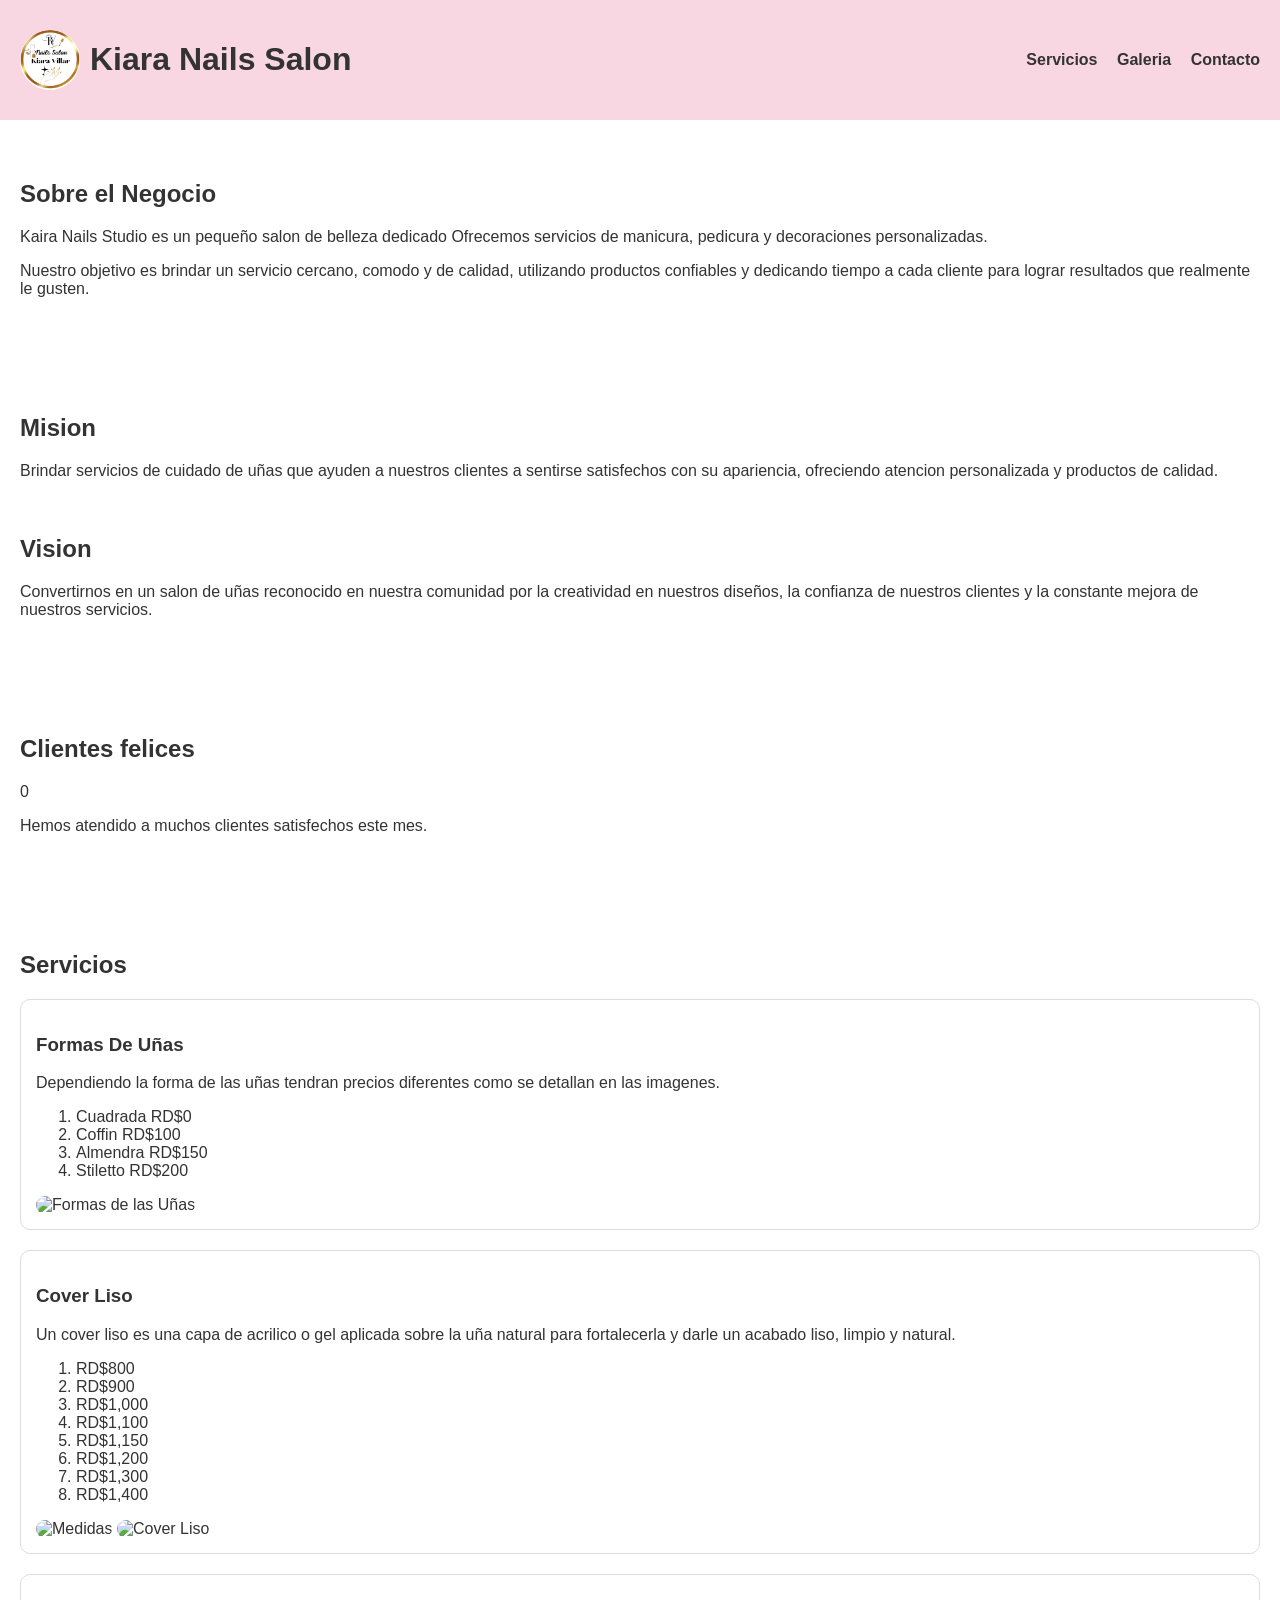
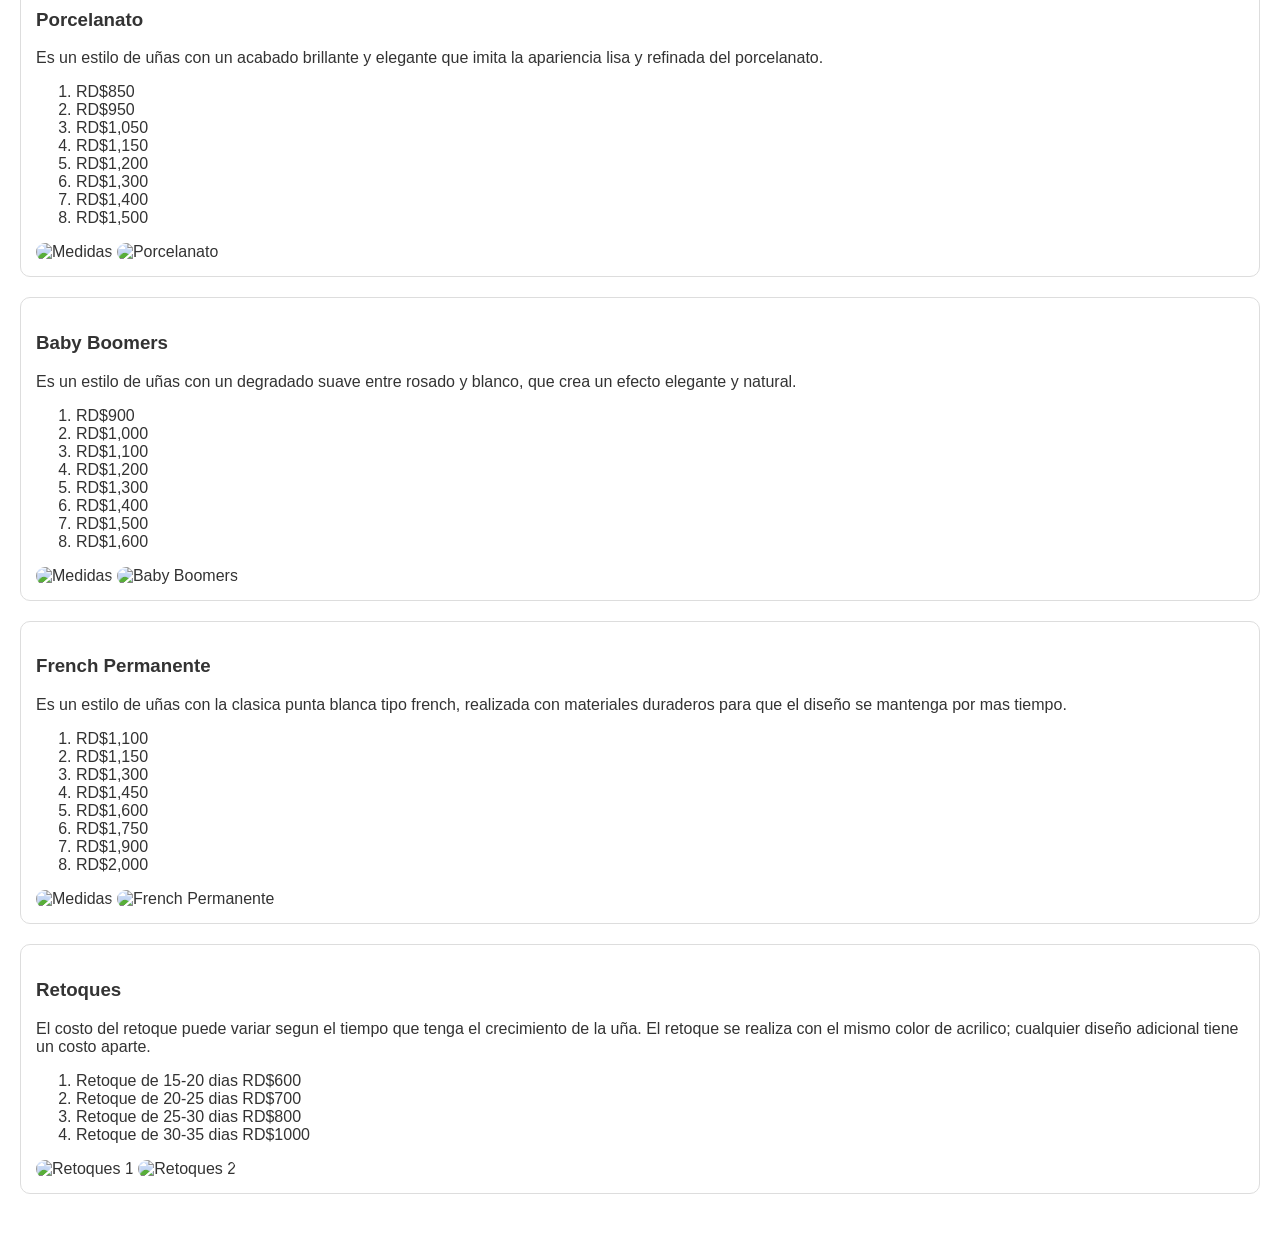
==== index.html @ 837bcbfa "first commit" ====
<!DOCTYPE html>
<html lang="es">
    <head>
        <meta charset="UTF-8">
        <meta name="viewport" content="width=device-width, initial-scale=1.0">
        <title>Kiara Nails Studio</title>

        <meta name="description" content="Salon de uñas especializado en manicura, pedicura y disenos personalizados.">
        
        <link rel="stylesheet" href="estilos.css">
    </head>

    <body>
        <a class="skip_link" href="#contenido">Saltar al contenido</a>
        
        <header>
            <div class="contenedor_logo">
                <img src="images/Kiara Nails Salon Logo.png" alt="Logo del negocio Kiara Nails Studio">
                <h1>Kiara Nails Salon</h1>
            </div>

            <nav>
                <a href="#servicios">Servicios</a>
                <a href="#galeria">Galeria</a>
                <a href="#contacto">Contacto</a>
            </nav>
        </header>

        <main id="contenido">
            <section class="descripcion">
                <h2>Sobre el Negocio</h2>
                <p>Kaira Nails Studio es un pequeño salon de belleza dedicado
                    Ofrecemos servicios de manicura, pedicura y decoraciones personalizadas. </p>

                <p> Nuestro objetivo es brindar un servicio cercano, comodo y de calidad, utilizando
                    productos confiables y dedicando tiempo a cada cliente para lograr resultados
                    que realmente le gusten. </p>
            </section>

            <section class="misionvision">
                <div>
                    <h2>Mision</h2>
                    <p>Brindar servicios de cuidado de uñas que ayuden a nuestros clientes a sentirse
                    satisfechos con su apariencia, ofreciendo atencion personalizada y
                    productos de calidad.</p>

                </div>

                <div>

                    <h2>Vision</h2>

                    <p>Convertirnos en un salon de uñas reconocido en nuestra comunidad por la
                    creatividad en nuestros diseños, la confianza de nuestros clientes y la
                    constante mejora de nuestros servicios.
                    </p>

                </div>
            </section>

            <section class="contador">

                <h2>Clientes felices</h2>
                <p id="contador">0</p>
                <p>Hemos atendido a muchos clientes satisfechos este mes.</p>

            </section>
            
            <section id="servicios">
                <h2>Servicios</h2>
                <div class="catalogo"> 
                    <div class="servicio">
                        <h3>Formas De Uñas</h3>
                        <p>Dependiendo la forma de las uñas tendran precios diferentes como se detallan en las imagenes.</p>
                        <ol>
                            <li>Cuadrada RD$0</li>
                            <li>Coffin RD$100</li>
                            <li>Almendra RD$150</li>
                            <li>Stiletto RD$200</li>
                        </ol>
                        <img src="https://1drv.ms/i/c/13b979beda9c5651/IQQuoQa3qTdTQawEn6xC3vkFAXLzJk12d22MLzsWtuydq1k?width=641&height=647" alt="Formas de las Uñas">
                    </div>

                    <div class="servicio">
                        <h3>Cover Liso</h3>
                        <p>Un cover liso es una capa de acrilico o gel aplicada sobre la uña natural para fortalecerla y darle un acabado liso, limpio y natural.</p>
                        <ol>
                            <li>RD$800</li>
                            <li>RD$900</li>
                            <li>RD$1,000</li>
                            <li>RD$1,100</li>
                            <li>RD$1,150</li>
                            <li>RD$1,200</li>
                            <li>RD$1,300</li>
                            <li>RD$1,400</li>
                        </ol>
                        <img src="https://1drv.ms/i/c/13b979beda9c5651/IQS5VBQ71lK9RpB0loIawvz5AUfG_ta7aPZsEePNq_ITCww?width=246&height=241" alt="Medidas">
                        <img src="https://1drv.ms/i/c/13b979beda9c5651/IQTWiAS0FMX6QLUaUyDf_ZENAU2F1pQgKdeEYaW4eHEGOyI?width=542&height=573" alt="Cover Liso">
                    </div>

                    <div class="servicio">
                       <h3>Porcelanato</h3>
                        <p>Es un estilo de uñas con un acabado brillante y elegante que imita la apariencia lisa y refinada del porcelanato.</p>
                        <ol>
                            <li>RD$850</li>
                            <li>RD$950</li>
                            <li>RD$1,050</li>
                            <li>RD$1,150</li>
                            <li>RD$1,200</li>
                            <li>RD$1,300</li>
                            <li>RD$1,400</li>
                            <li>RD$1,500</li>
                        </ol>
                        <img src="https://1drv.ms/i/c/13b979beda9c5651/IQS5VBQ71lK9RpB0loIawvz5AUfG_ta7aPZsEePNq_ITCww?width=246&height=241" alt="Medidas">
                        <img src="https://1drv.ms/i/c/13b979beda9c5651/IQTLe2PQCXogR6WUJpv35n-JAdf8h43h_scwbNj2kR6sawg?width=407&height=416" alt="Porcelanato">                    
                    </div>

                    <div class="servicio">
                       <h3>Baby Boomers</h3>
                        <p>Es un estilo de uñas con un degradado suave entre rosado y blanco, que crea un efecto elegante y natural.</p>
                        <ol>
                            <li>RD$900</li>
                            <li>RD$1,000</li>
                            <li>RD$1,100</li>
                            <li>RD$1,200</li>
                            <li>RD$1,300</li>
                            <li>RD$1,400</li>
                            <li>RD$1,500</li>
                            <li>RD$1,600</li>
                        </ol>
                        <img src="https://1drv.ms/i/c/13b979beda9c5651/IQS5VBQ71lK9RpB0loIawvz5AUfG_ta7aPZsEePNq_ITCww?width=246&height=241" alt="Medidas">
                        <img src="https://1drv.ms/i/c/13b979beda9c5651/IQTkKwu1fZCXSZH6YKkYiSGRATrZYB380gDULWqXIFcrvp8?width=414&height=476" alt="Baby Boomers">                    
                    </div>

                    <div class="servicio">
                       <h3>French Permanente</h3>
                        <p>Es un estilo de uñas con la clasica punta blanca tipo french, realizada con materiales duraderos para que el diseño se mantenga por mas tiempo.</p>
                        <ol>
                            <li>RD$1,100</li>
                            <li>RD$1,150</li>
                            <li>RD$1,300</li>
                            <li>RD$1,450</li>
                            <li>RD$1,600</li>
                            <li>RD$1,750</li>
                            <li>RD$1,900</li>
                            <li>RD$2,000</li>
                        </ol>
                        <img src="https://1drv.ms/i/c/13b979beda9c5651/IQS5VBQ71lK9RpB0loIawvz5AUfG_ta7aPZsEePNq_ITCww?width=246&height=241" alt="Medidas">
                        <img src="https://1drv.ms/i/c/13b979beda9c5651/IQSGMFgFcwF9Q6UNNBiHhDPXAczbXwLctSlqAUDpIgqvBQs?width=415&height=493" alt="French Permanente">                    
                    </div>

                    <div class="servicio">
                       <h3>Retoques</h3>
                        <p>El costo del retoque puede variar segun el tiempo que tenga el crecimiento de la uña. El retoque se realiza con el mismo color de acrilico; cualquier diseño adicional tiene un costo aparte.</p>
                        <ol>
                            <li>Retoque de 15-20 dias RD$600</li>
                            <li>Retoque de 20-25 dias RD$700</li>
                            <li>Retoque de 25-30 dias RD$800</li>
                            <li>Retoque de 30-35 dias RD$1000</li>
                        </ol>
                        <img src="https://1drv.ms/i/c/13b979beda9c5651/IQSiZV59EkJiQLu02Stp8DsdAey2Tv4kP8Or1eZEYGb0JE4?width=335&height=364" alt="Retoques 1">
                        <img src="https://1drv.ms/i/c/13b979beda9c5651/IQTA5UXnfWMVQZFusfKoDQJ8AbIWBuQnA9dk17owLOchzws?width=309&height=245" alt="Retoques 2">                    
                    </div>

                </div>
            </section>
            


        </main>


    </body>    
</html>
---- estilos.css ----
:root{

--color-principal:#e75480;
--color-secundario:#f8d7e3;
--texto:#333;
--radio:10px;

}

body {
    font-family: Arial, sans-serif;
    margin: 0;
    color: var(--texto);
    background: #fff;
}

header {
    display: flex;
    justify-content: space-between;
    align-items: center;
    padding: 20px;
    background: var(--color-secundario);
}

.contenedor_logo {
    display: flex;
    align-items: center;
    gap: 10px;
}

.contenedor_logo img {
    width: 60px;
    height: 60px;
    object-fit: cover;
    border-radius:30px;
}

nav a {
    margin-left: 15px;
    text-decoration: none;
    color: var(--texto);
    font-weight: bold;
}

nav a:hover {
    color: var(--color-principal);
}

.skip_link {
    position: absolute;
    left: -999px;
}

.skip_link:focus {
    left: 10px;
    top: 10px;
    background: white;
    padding: 10px;
}

section {
    padding: 40px 20px;
}

.misionvision {
    display: flex;
    gap: 20px;
    flex-wrap: wrap;
}

.catalogo {
    display: flex;
    flex-wrap: wrap;
    gap: 20px;
}

.servicio {
    flex: 1 1 100%;
    border: 1px solid #ddd;
    padding: 15px;
    border-radius: var(--radio);
}

.servicio img {
    width: 400px;
    height: 400px;
    object-fit: cover;
    border-radius: var(--radio);
    box-shadow: 0 2px 6px rgba(0,0,0,0,1);
    
}
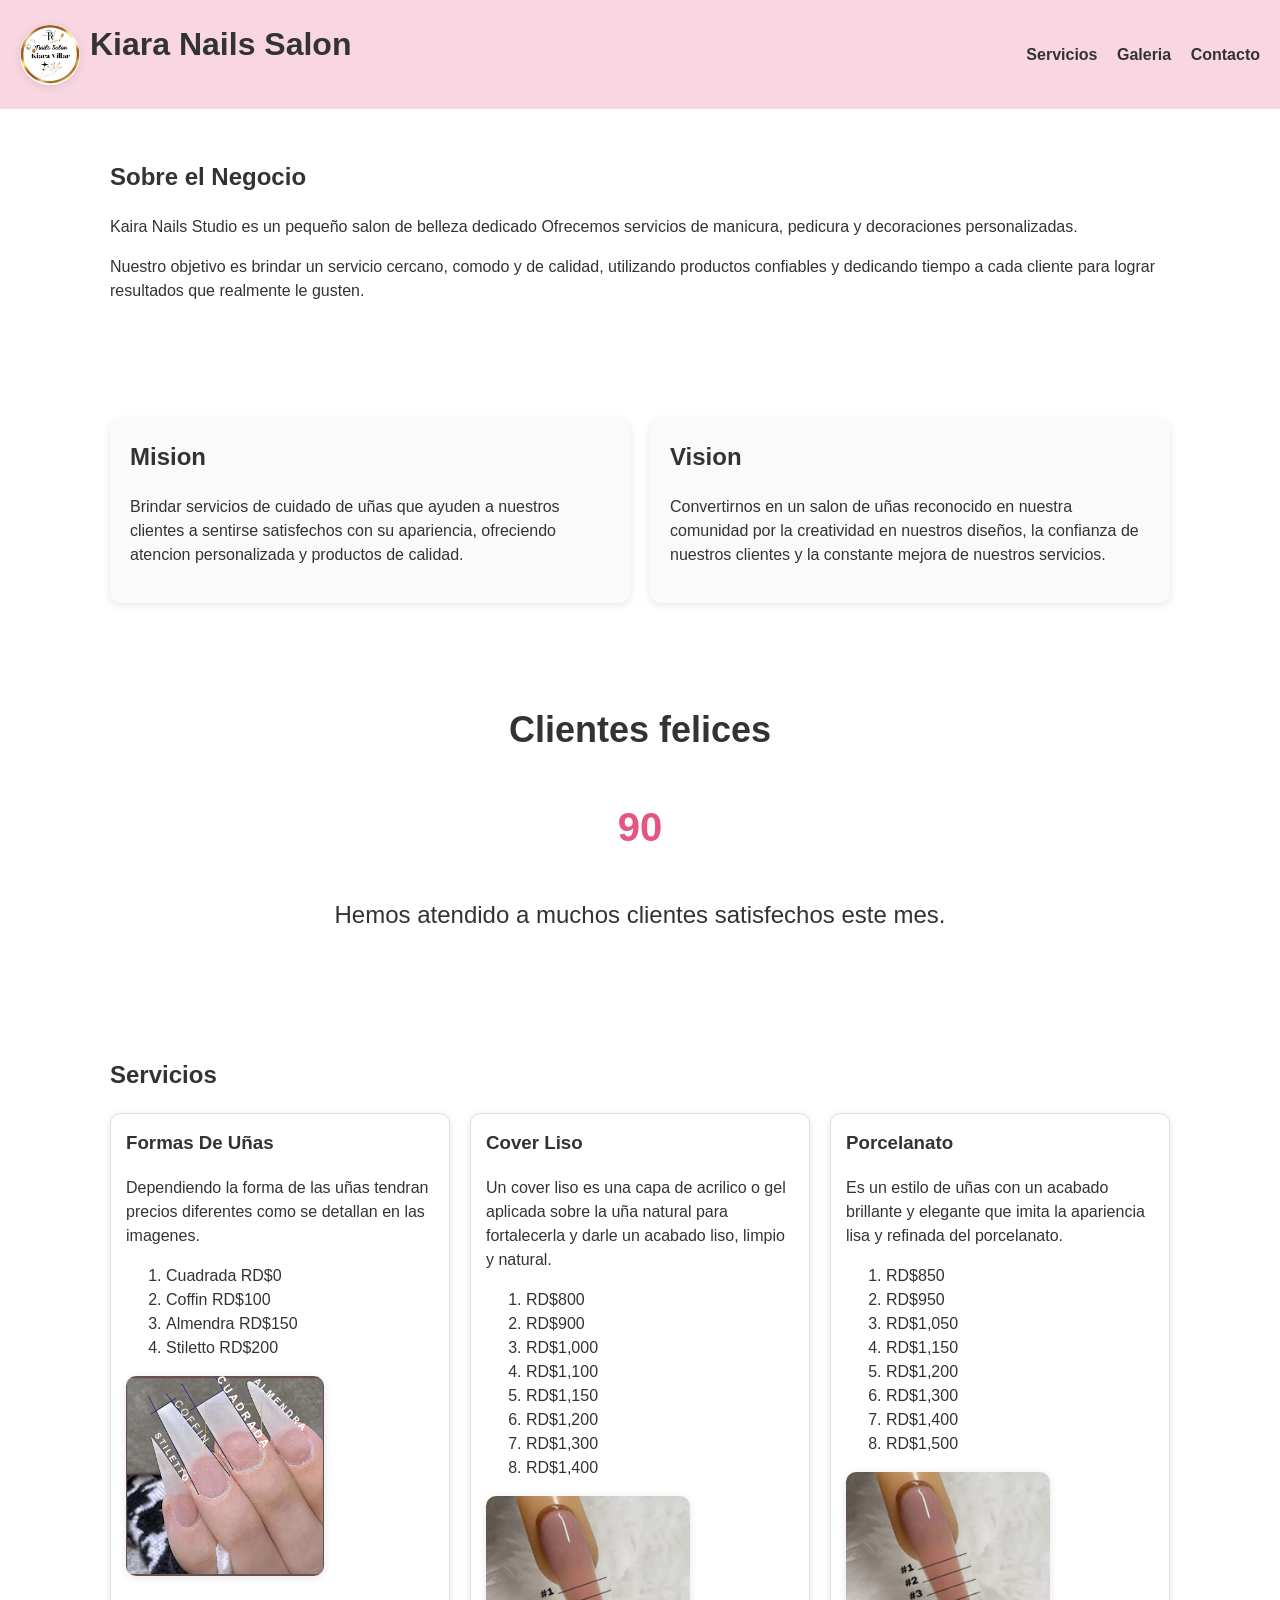
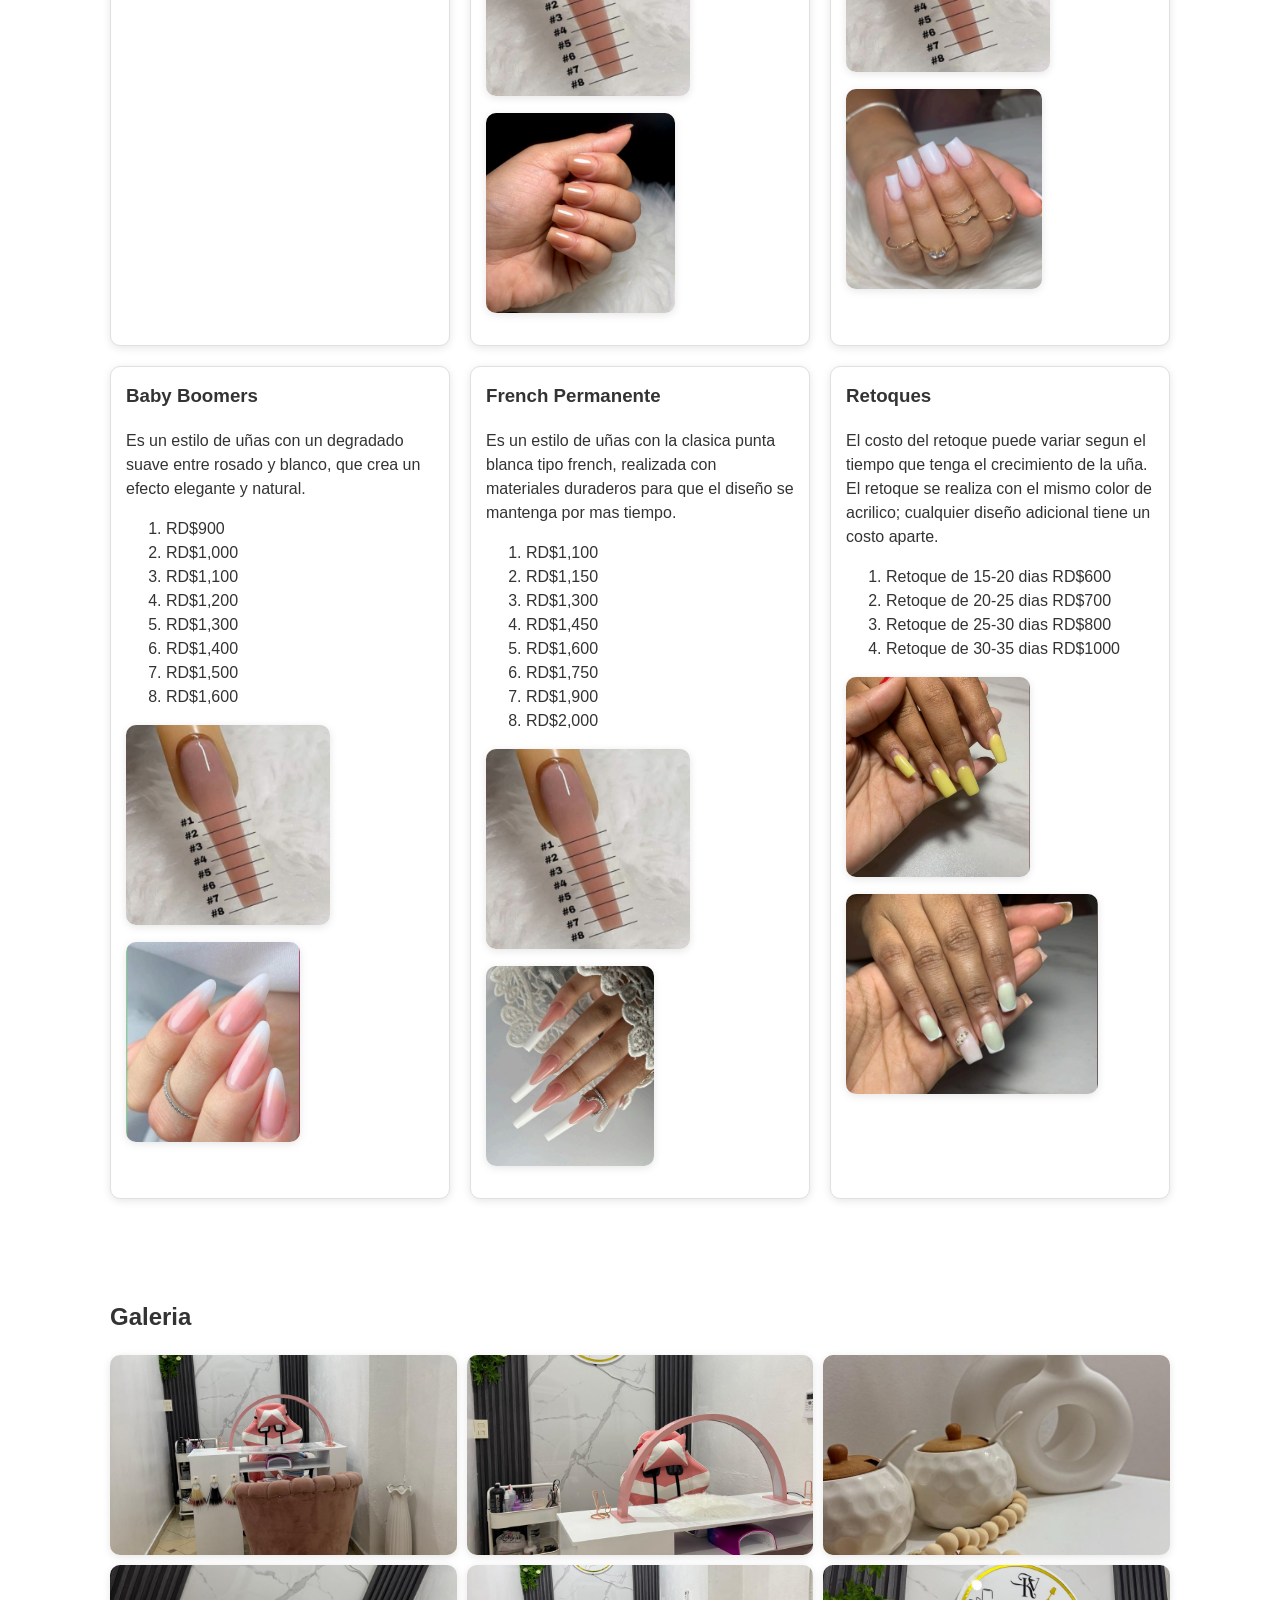
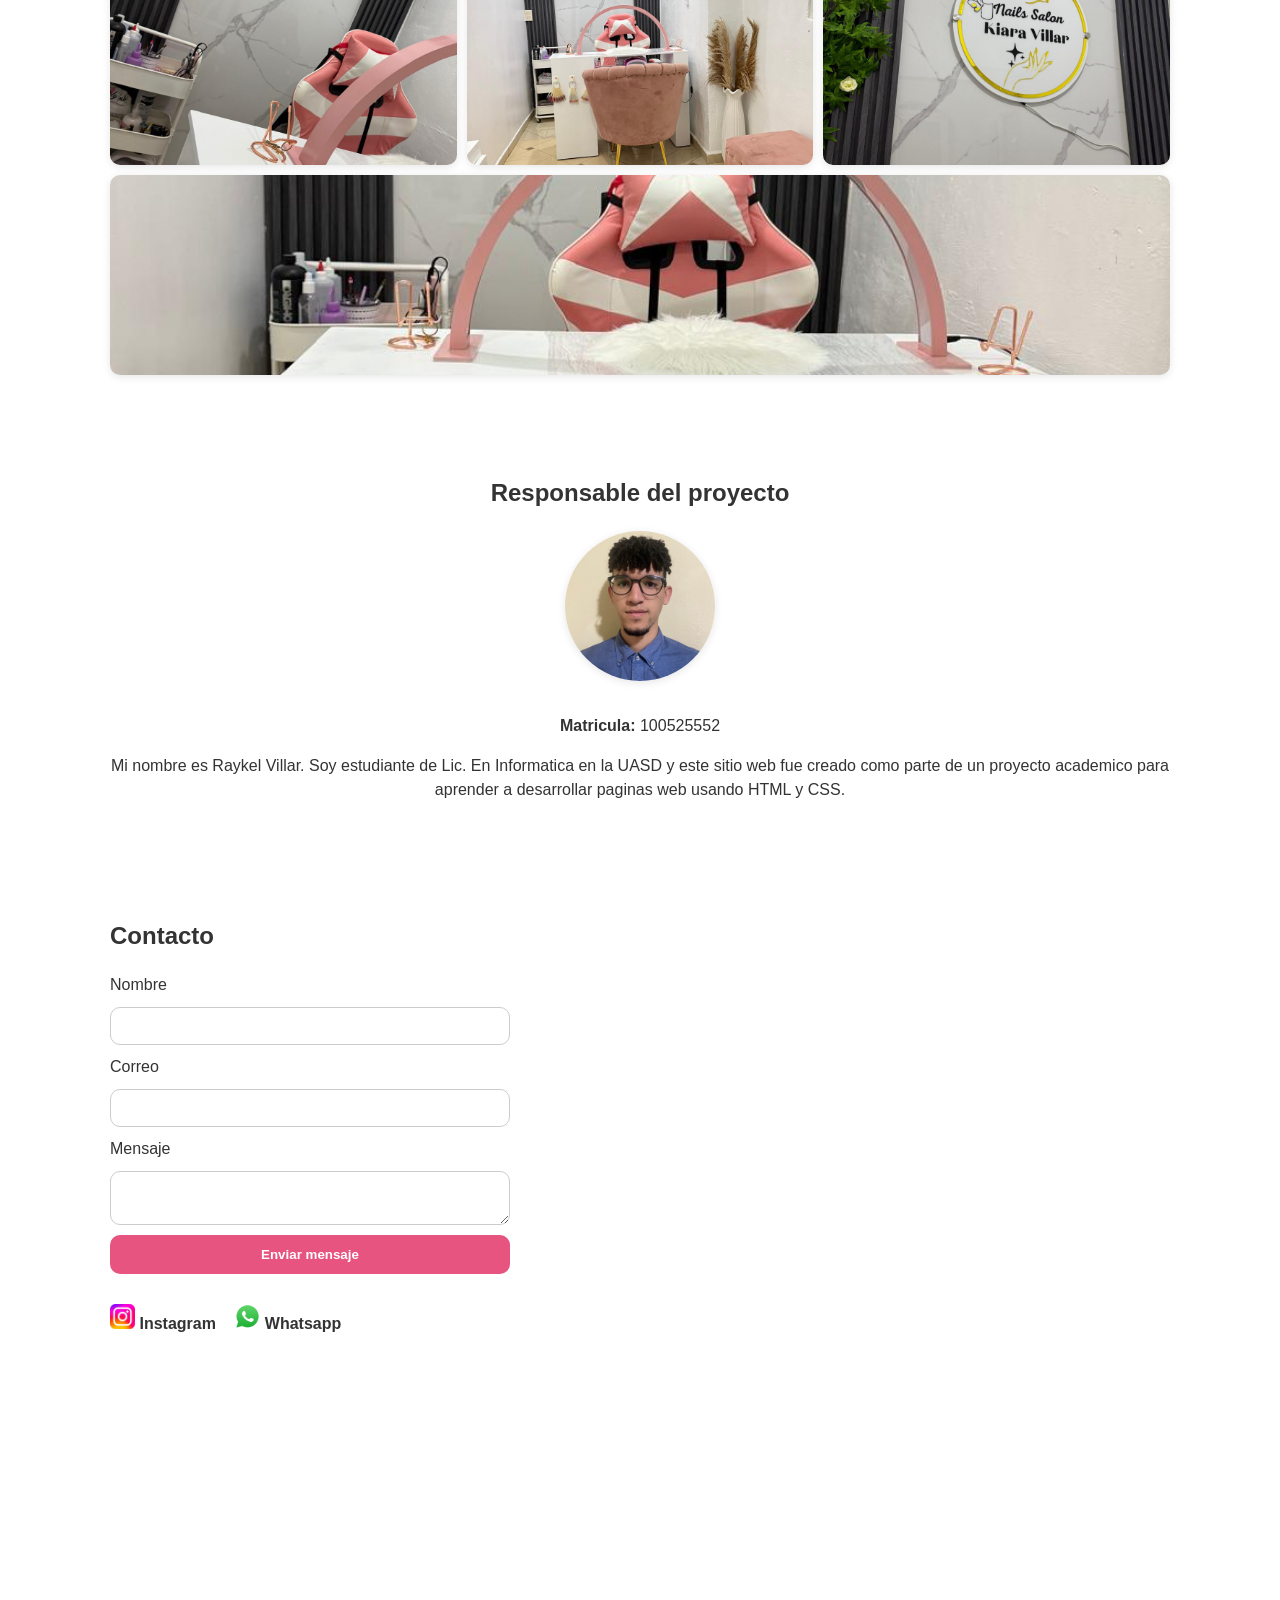
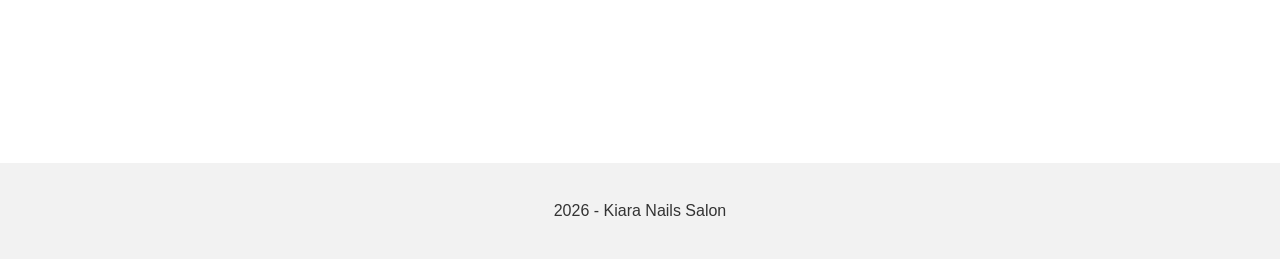
==== commit da50a8f2: "full commit" ====
--- a/index.html
+++ b/index.html
@@ -78,7 +78,7 @@
                             <li>Almendra RD$150</li>
                             <li>Stiletto RD$200</li>
                         </ol>
-                        <img src="https://1drv.ms/i/c/13b979beda9c5651/IQQuoQa3qTdTQawEn6xC3vkFAXLzJk12d22MLzsWtuydq1k?width=641&height=647" alt="Formas de las Uñas">
+                        <img src="images/Formas Unas.png" alt="Formas de las Uñas">
                     </div>
 
                     <div class="servicio">
@@ -94,8 +94,8 @@
                             <li>RD$1,300</li>
                             <li>RD$1,400</li>
                         </ol>
-                        <img src="https://1drv.ms/i/c/13b979beda9c5651/IQS5VBQ71lK9RpB0loIawvz5AUfG_ta7aPZsEePNq_ITCww?width=246&height=241" alt="Medidas">
-                        <img src="https://1drv.ms/i/c/13b979beda9c5651/IQTWiAS0FMX6QLUaUyDf_ZENAU2F1pQgKdeEYaW4eHEGOyI?width=542&height=573" alt="Cover Liso">
+                        <img src="images//Medidas.png" alt="Medidas">
+                        <img src="images/Cover Liso 1.png" alt="Cover Liso">
                     </div>
 
                     <div class="servicio">
@@ -111,8 +111,8 @@
                             <li>RD$1,400</li>
                             <li>RD$1,500</li>
                         </ol>
-                        <img src="https://1drv.ms/i/c/13b979beda9c5651/IQS5VBQ71lK9RpB0loIawvz5AUfG_ta7aPZsEePNq_ITCww?width=246&height=241" alt="Medidas">
-                        <img src="https://1drv.ms/i/c/13b979beda9c5651/IQTLe2PQCXogR6WUJpv35n-JAdf8h43h_scwbNj2kR6sawg?width=407&height=416" alt="Porcelanato">                    
+                        <img src="images/Medidas.png" alt="Medidas">
+                        <img src="images/Porcelanato 1.png" alt="Porcelanato">                    
                     </div>
 
                     <div class="servicio">
@@ -128,8 +128,8 @@
                             <li>RD$1,500</li>
                             <li>RD$1,600</li>
                         </ol>
-                        <img src="https://1drv.ms/i/c/13b979beda9c5651/IQS5VBQ71lK9RpB0loIawvz5AUfG_ta7aPZsEePNq_ITCww?width=246&height=241" alt="Medidas">
-                        <img src="https://1drv.ms/i/c/13b979beda9c5651/IQTkKwu1fZCXSZH6YKkYiSGRATrZYB380gDULWqXIFcrvp8?width=414&height=476" alt="Baby Boomers">                    
+                        <img src="images/Medidas.png" alt="Medidas">
+                        <img src="images/Baby Boomers 1.png" alt="Baby Boomers">                    
                     </div>
 
                     <div class="servicio">
@@ -145,8 +145,8 @@
                             <li>RD$1,900</li>
                             <li>RD$2,000</li>
                         </ol>
-                        <img src="https://1drv.ms/i/c/13b979beda9c5651/IQS5VBQ71lK9RpB0loIawvz5AUfG_ta7aPZsEePNq_ITCww?width=246&height=241" alt="Medidas">
-                        <img src="https://1drv.ms/i/c/13b979beda9c5651/IQSGMFgFcwF9Q6UNNBiHhDPXAczbXwLctSlqAUDpIgqvBQs?width=415&height=493" alt="French Permanente">                    
+                        <img src="images/Medidas.png" alt="Medidas">
+                        <img src="images/French Permanente 1.png" alt="French Permanente">                    
                     </div>
 
                     <div class="servicio">
@@ -158,17 +158,92 @@
                             <li>Retoque de 25-30 dias RD$800</li>
                             <li>Retoque de 30-35 dias RD$1000</li>
                         </ol>
-                        <img src="https://1drv.ms/i/c/13b979beda9c5651/IQSiZV59EkJiQLu02Stp8DsdAey2Tv4kP8Or1eZEYGb0JE4?width=335&height=364" alt="Retoques 1">
-                        <img src="https://1drv.ms/i/c/13b979beda9c5651/IQTA5UXnfWMVQZFusfKoDQJ8AbIWBuQnA9dk17owLOchzws?width=309&height=245" alt="Retoques 2">                    
+                        <img src="images/Retoques 1.png" alt="Retoques 1">
+                        <img src="images/Retoques 2.png" alt="Retoques 2">                    
+                        
                     </div>
 
                 </div>
             </section>
             
-
-
+            <section id="galeria">
+                <h2>Galeria</h2>
+
+                <div class="galeria">
+                    <img src="images/Negocio 1.jpeg" alt="Negocio 1">
+                    <img src="images/Negocio 2.jpeg" alt="Negocio 2">
+                    <img src="images/Negocio 3.jpeg" alt="Negocio 3">
+                    <img src="images/Negocio 4.jpeg" alt="Negocio 4">
+                    <img src="images/Negocio 5.jpeg" alt="Negocio 5">
+                    <img src="images/Negocio 6.jpeg" alt="Negocio 6">
+                    <img src="images/Negocio 7.jpeg" alt="Negocio 7">
+                </div>
+            </section>
+
+            <section class="sobre_mi">
+                <h2>Responsable del proyecto</h2>
+                <img src="images/Raykel Villar.png" alt="Foto del estudiante que creo el sitio">
+                <p><strong>Matricula:</strong> 100525552</p>
+                <p> Mi nombre es Raykel Villar. Soy estudiante de Lic. En Informatica en la  UASD y este sitio web fue creado como
+                parte de un proyecto academico para aprender a desarrollar paginas web usando
+                HTML y CSS.
+                    
+                </p>
+
+            </section>
+
+            <section id="contacto">
+                <h2>Contacto</h2>
+
+                <form>
+                    <label for="nombre">Nombre</label>
+                    <input type="text" id="nombre" name="nombre">
+
+                    <label for="correo">Correo</label>
+                    <input type="email" id="correo" name="correo">
+
+                    <label for="mensaje">Mensaje</label>
+                    <textarea id="mensaje" name="mensaje"></textarea>
+
+                    <button type="submit">Enviar mensaje</button>
+                </form>
+                
+                <div class="redes">
+                    <a href="https://www.instagram.com/nails_salon_011?utm_source=ig_web_button_share_sheet&igsh=ZDNlZDc0MzIxNw=="> 
+                        <img src="images/Instagram.jpg" width="25"> Instagram</a>
+
+                    <a href="https://wa.link/deyz9y">
+                        <img src="images/whatsapp.png" width="25"> Whatsapp
+                    </a>
+
+                </div>
+                
+                <div class="map"> 
+                    <iframe src="https://www.google.com/maps/embed?pb=!1m18!1m12!1m3!1d1820.833064699644!2d-70.49511009261442!3d18.59136543493846!2m3!1f0!2f0!3f0!3m2!1i1024!2i768!4f13.1!3m3!1m2!1s0x8eb0014f2e19d6cb%3A0xd709f39f5aa98ca8!2sSal%C3%B3n%20de%20Belleza%20Kaira!5e1!3m2!1sen!2sdo!4v1772927460018!5m2!1sen!2sdo" allowfullscreen="" loading="lazy" referrerpolicy="no-referrer-when-downgrade"></iframe>
+                </div>
+
+            </section>
+            
         </main>
 
-
+        <footer>
+            <p>2026 - Kiara Nails Salon</p>
+        </footer>
+
+        <script>
+            let numero = 0;
+            let objetivo = 107;
+
+            let intervalo = setInterval(() => {
+
+            numero++;
+            document.getElementById("contador").textContent = numero;
+
+            if(numero >= objetivo){
+            clearInterval(intervalo);
+            }
+
+            }, 30);
+        </script>
     </body>    
 </html>
--- a/estilos.css
+++ b/estilos.css
@@ -1,91 +1,268 @@
 :root{
 
---color-principal:#e75480;
---color-secundario:#f8d7e3;
+--color_principal:#e75480;
+--color_secundario:#f8d7e3;
+--color_fondo:#ffffff;
+--color_borde:#e0e0e0;
+
 --texto:#333;
+
 --radio:10px;
-
-}
-
-body {
-    font-family: Arial, sans-serif;
-    margin: 0;
-    color: var(--texto);
-    background: #fff;
-}
-
-header {
-    display: flex;
-    justify-content: space-between;
-    align-items: center;
-    padding: 20px;
-    background: var(--color-secundario);
-}
-
-.contenedor_logo {
-    display: flex;
-    align-items: center;
-    gap: 10px;
-}
-
-.contenedor_logo img {
-    width: 60px;
-    height: 60px;
-    object-fit: cover;
-    border-radius:30px;
-}
-
-nav a {
-    margin-left: 15px;
-    text-decoration: none;
-    color: var(--texto);
-    font-weight: bold;
-}
-
-nav a:hover {
-    color: var(--color-principal);
-}
-
-.skip_link {
-    position: absolute;
-    left: -999px;
-}
-
-.skip_link:focus {
-    left: 10px;
-    top: 10px;
-    background: white;
-    padding: 10px;
-}
-
-section {
-    padding: 40px 20px;
-}
-
-.misionvision {
-    display: flex;
-    gap: 20px;
-    flex-wrap: wrap;
-}
-
-.catalogo {
-    display: flex;
-    flex-wrap: wrap;
-    gap: 20px;
-}
-
-.servicio {
-    flex: 1 1 100%;
-    border: 1px solid #ddd;
-    padding: 15px;
-    border-radius: var(--radio);
-}
-
-.servicio img {
-    width: 400px;
-    height: 400px;
-    object-fit: cover;
-    border-radius: var(--radio);
-    box-shadow: 0 2px 6px rgba(0,0,0,0,1);
-    
+--sombra:0 2px 8px rgba(0,0,0,0.1);
+
+}
+
+*{
+box-sizing:border-box;
+}
+
+body{
+font-family:Arial, sans-serif;
+margin:0;
+color:var(--texto);
+background:var(--color_fondo);
+line-height:1.5;
+}
+
+header{
+display:flex;
+justify-content:space-between;
+align-items:center;
+padding:20px;
+background:var(--color_secundario);
+flex-wrap:wrap;
+}
+
+.contenedor_logo{
+display:flex;
+align-items:center;
+gap:10px;
+}
+
+.contenedor_logo img{
+width:60px;
+height:60px;
+object-fit:cover;
+border-radius:50%;
+box-shadow:var(--sombra);
+}
+
+nav a{
+margin-left:15px;
+text-decoration:none;
+color:var(--texto);
+font-weight:bold;
+transition:0.3s;
+}
+
+nav a:hover{
+color:var(--color_principal);
+}
+
+nav a:focus{
+outline:2px solid var(--color_principal);
+outline-offset:3px;
+}
+
+.skip_link{
+position:absolute;
+left:-999px;
+}
+
+.skip_link:focus{
+left:10px;
+top:10px;
+background:white;
+padding:10px;
+border-radius:var(--radio);
+box-shadow:var(--sombra);
+}
+
+section{
+padding:50px 20px;
+max-width:1100px;
+margin:auto;
+}
+
+h1,h2,h3{
+margin-top:0;
+}
+
+.misionvision{
+display:flex;
+gap:20px;
+flex-wrap:wrap;
+}
+
+.misionvision div{
+flex:1 1 300px;
+background:#fafafa;
+padding:20px;
+border-radius:var(--radio);
+box-shadow:var(--sombra);
+}
+
+.catalogo{
+display:flex;
+flex-wrap:wrap;
+gap:20px;
+}
+
+.servicio{
+flex:1 1 calc(33% - 20px);
+border:1px solid var(--color_borde);
+padding:15px;
+border-radius:var(--radio);
+box-shadow:var(--sombra);
+background:white;
+transition:transform 0.2s;
+}
+
+.servicio:hover{
+transform:translateY(-3px);
+}
+
+.servicio img{
+flex: 1 1 25%;
+height:200px;
+object-fit:cover;
+border-radius:var(--radio);
+margin-bottom:10px;
+box-shadow:var(--sombra);
+}
+
+.servicio span{
+font-weight:bold;
+color:var(--color_principal);
+}
+
+.galeria{
+display:flex;
+flex-wrap:wrap;
+gap:10px;
+}
+
+.galeria img{
+flex:1 1 calc(33% - 10px);
+height:200px;
+object-fit:cover;
+border-radius:var(--radio);
+box-shadow:var(--sombra);
+transition:transform 0.2s;
+}
+
+.galeria img:hover{
+transform:scale(1.03);
+}
+
+.sobre_mi{
+text-align:center;
+}
+
+.sobre_mi img{
+width:150px;
+border-radius:50%;
+margin-bottom:10px;
+box-shadow:var(--sombra);
+}
+
+form{
+display:flex;
+flex-direction:column;
+gap:10px;
+max-width:400px;
+margin-bottom:30px;
+}
+
+input, textarea{
+padding:10px;
+border-radius:var(--radio);
+border:1px solid #ccc;
+font-size:14px;
+}
+
+input:focus, textarea:focus{
+outline:none;
+border-color:var(--color_principal);
+}
+
+button{
+background:var(--color_principal);
+color:white;
+border:none;
+padding:12px;
+border-radius:var(--radio);
+cursor:pointer;
+font-weight:bold;
+transition:0.2s;
+}
+
+button:hover{
+opacity:0.9;
+}
+
+button:active{
+transform:scale(0.97);
+}
+
+.redes{
+margin-top:10px;
+}
+
+.redes a{
+text-decoration:none;
+margin-right:15px;
+color:var(--texto);
+font-weight:bold;
+}
+
+.redes i{
+font-size:24px;
+margin-right:6px;
+color:var(--color_principal);
+}
+
+.map iframe{
+width:100%;
+height:300px;
+border:0;
+margin-top:30px;
+border-radius:var(--radio);
+}
+
+footer{
+text-align:center;
+padding:20px;
+background:#f2f2f2;
+margin-top:40px;
+}
+
+.contador{
+text-align:center;
+font-size:24px;
+}
+
+#contador{
+font-size:40px;
+color:var(--color_principal);
+font-weight:bold;
+}
+
+/* responsive */
+
+@media(max-width:768px){
+
+.catalogo .servicio{
+flex:1 1 100%;
+}
+
+.galeria img{
+flex:1 1 100%;
+}
+
+header{
+flex-direction:column;
+gap:10px;
+}
+
 }
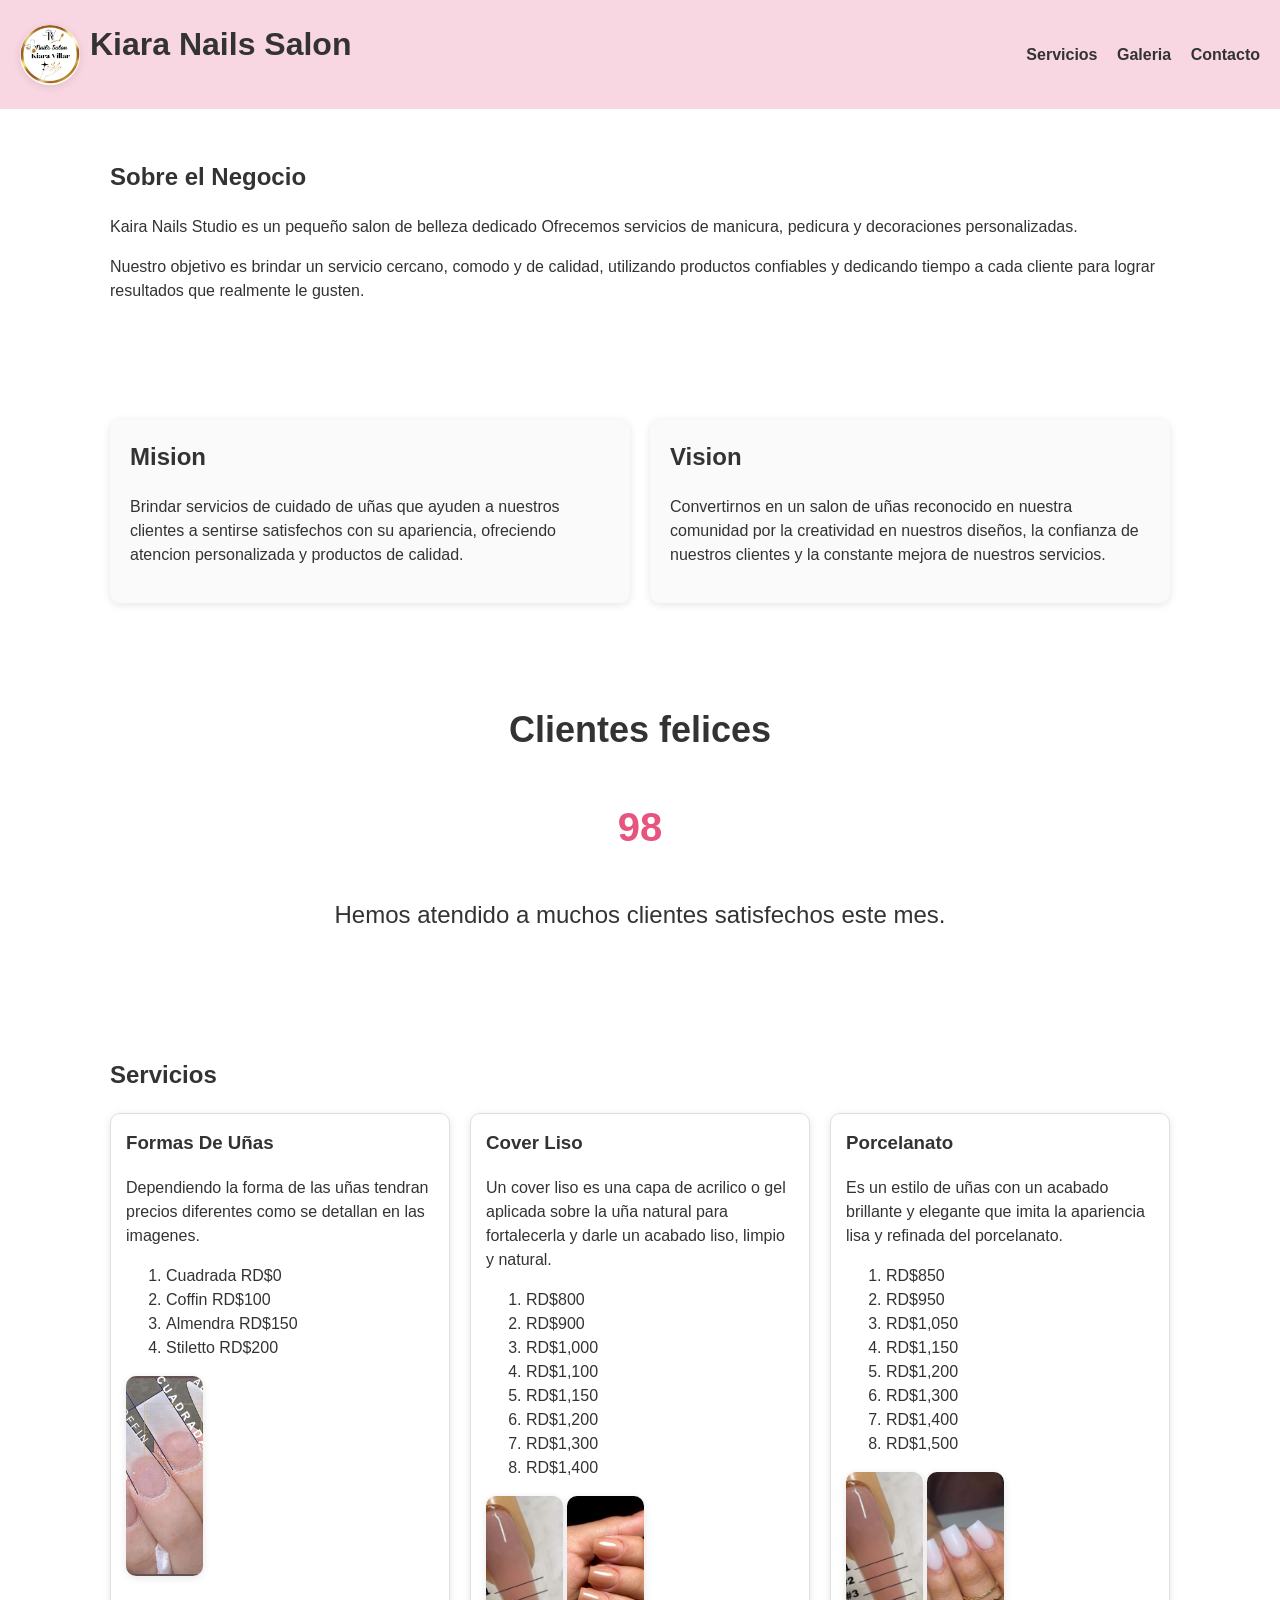
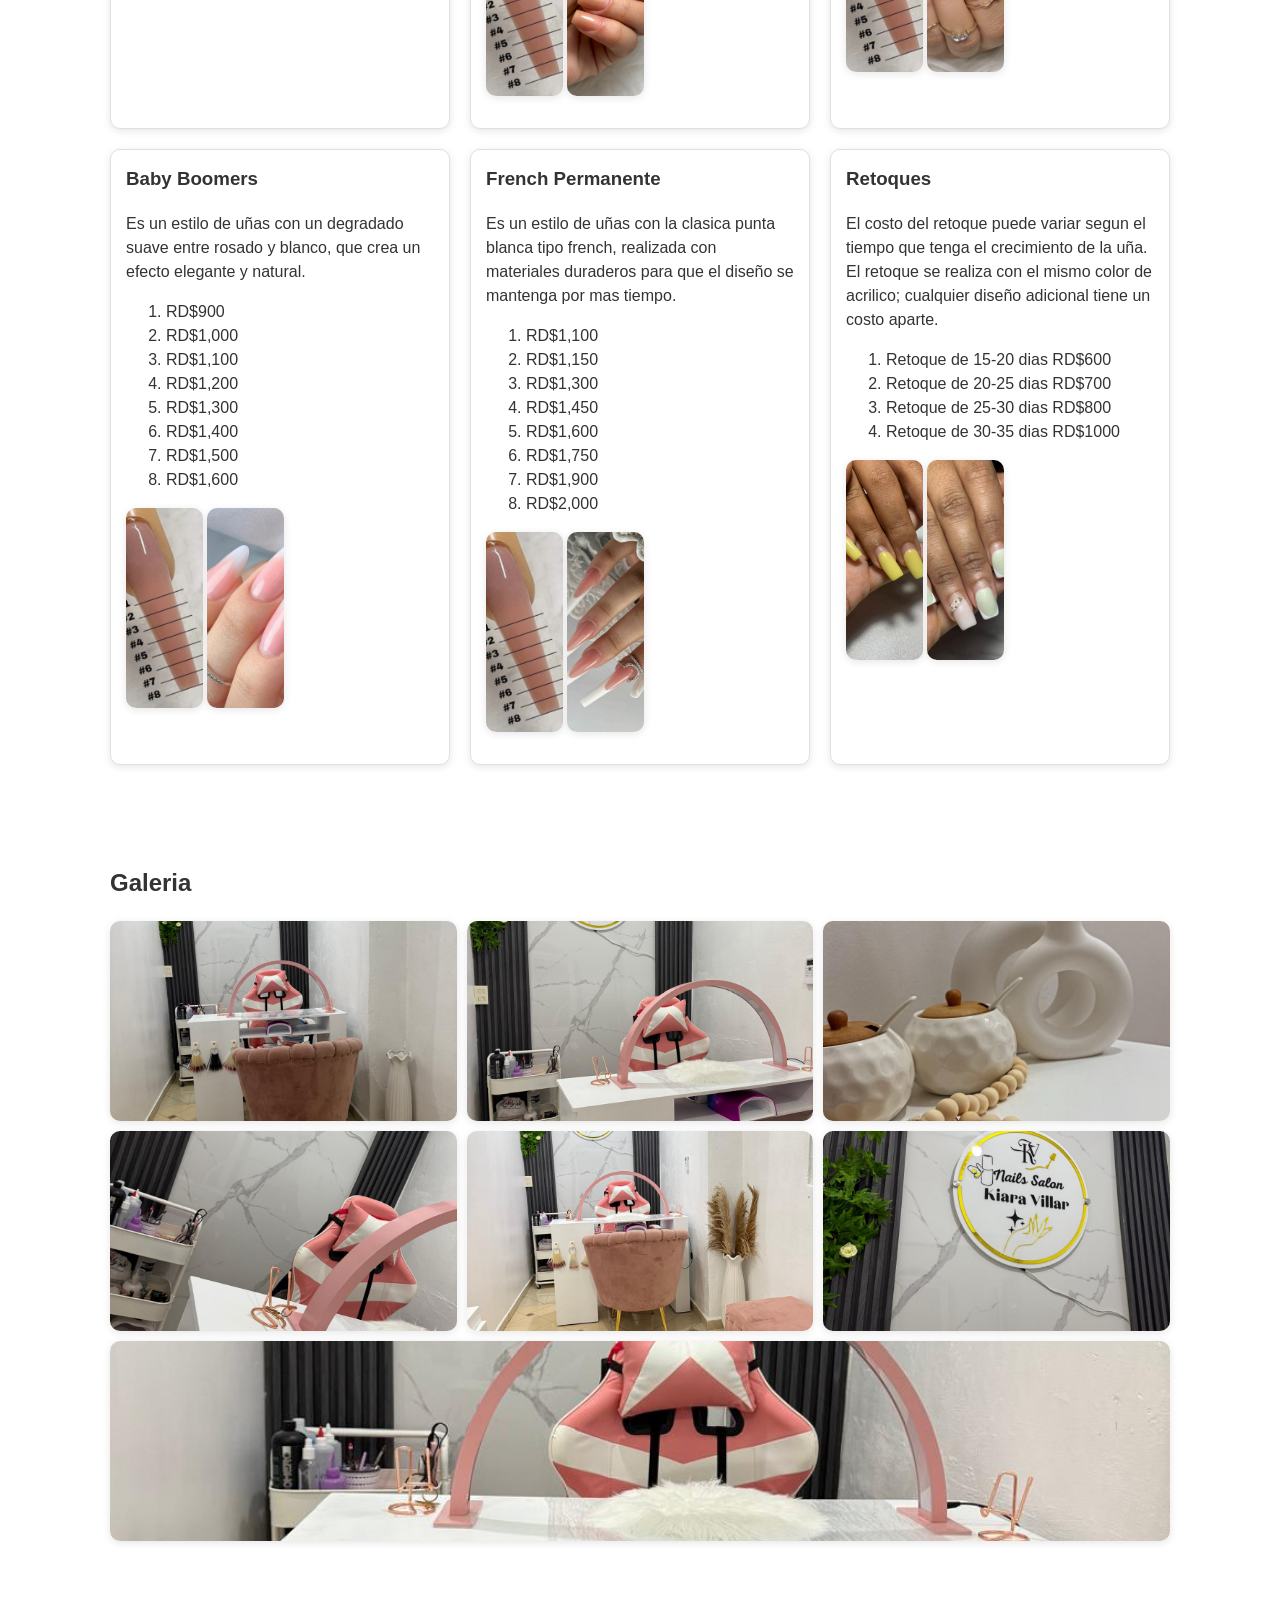
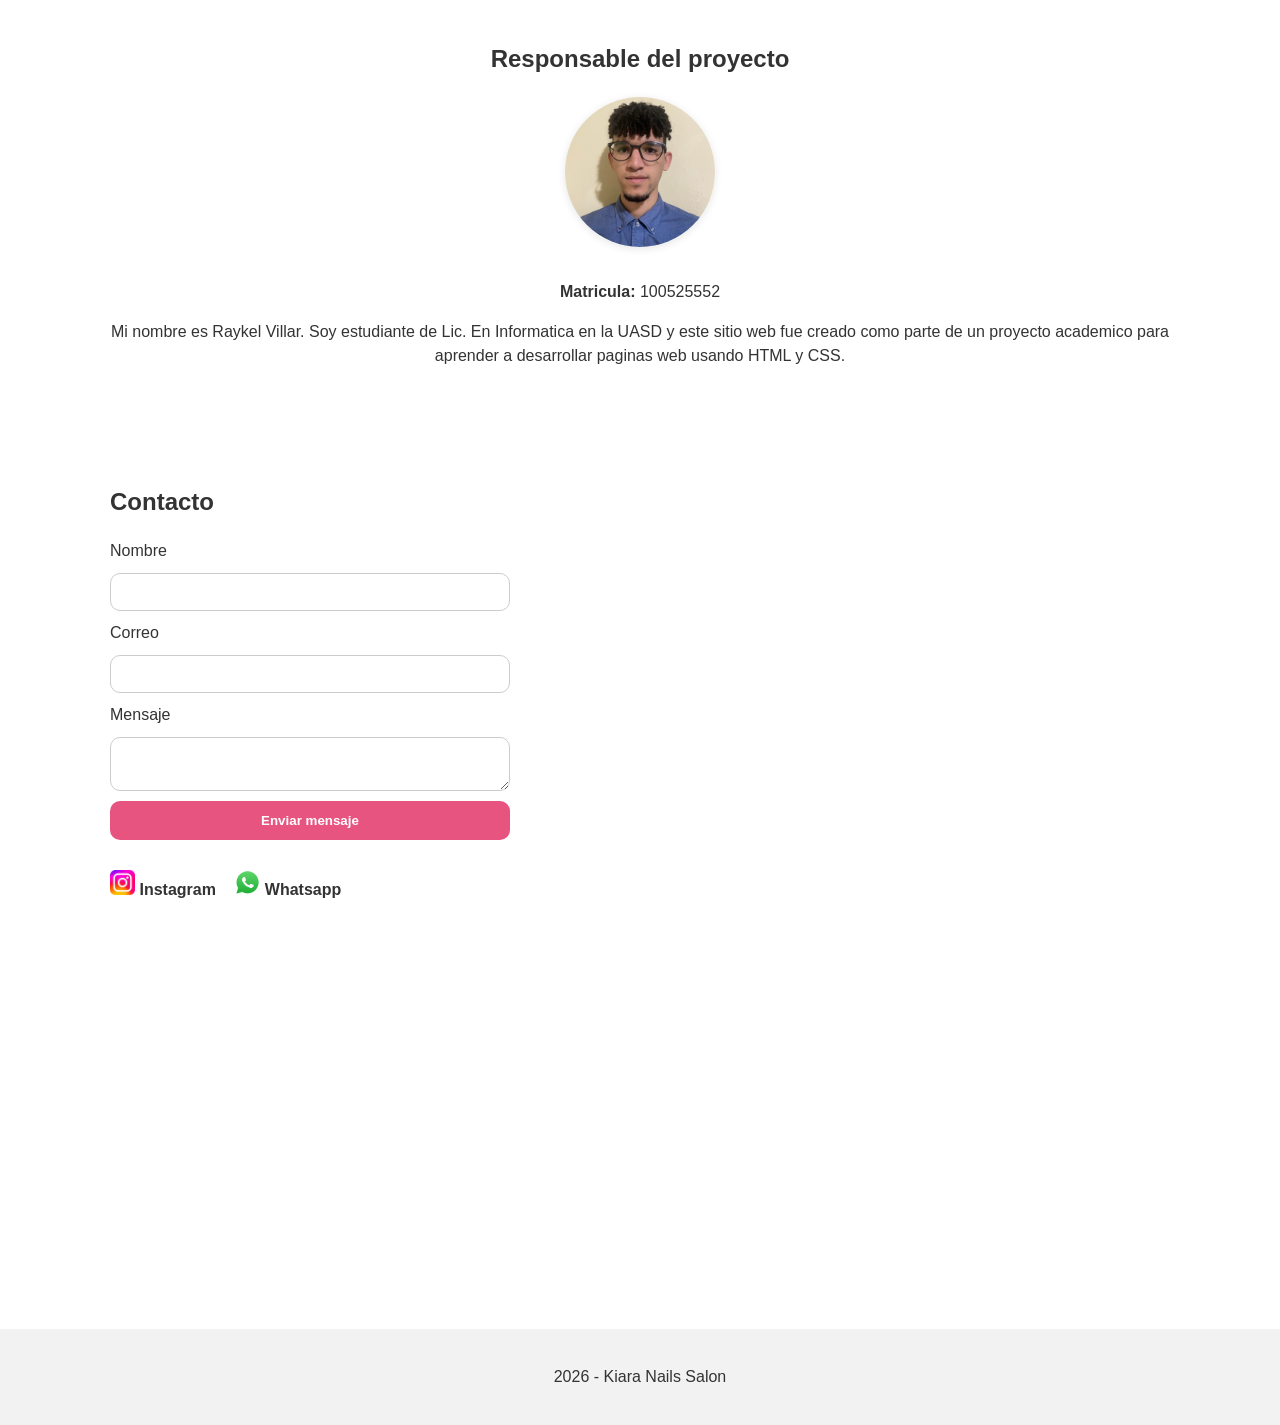
==== commit 58475f0d: "First" ====
--- a/index.html
+++ b/index.html
@@ -218,6 +218,7 @@
 
                 </div>
                 
+                
                 <div class="map"> 
                     <iframe src="https://www.google.com/maps/embed?pb=!1m18!1m12!1m3!1d1820.833064699644!2d-70.49511009261442!3d18.59136543493846!2m3!1f0!2f0!3f0!3m2!1i1024!2i768!4f13.1!3m3!1m2!1s0x8eb0014f2e19d6cb%3A0xd709f39f5aa98ca8!2sSal%C3%B3n%20de%20Belleza%20Kaira!5e1!3m2!1sen!2sdo!4v1772927460018!5m2!1sen!2sdo" allowfullscreen="" loading="lazy" referrerpolicy="no-referrer-when-downgrade"></iframe>
                 </div>
--- a/estilos.css
+++ b/estilos.css
@@ -123,7 +123,7 @@
 }
 
 .servicio img{
-flex: 1 1 25%;
+width:25%;
 height:200px;
 object-fit:cover;
 border-radius:var(--radio);
